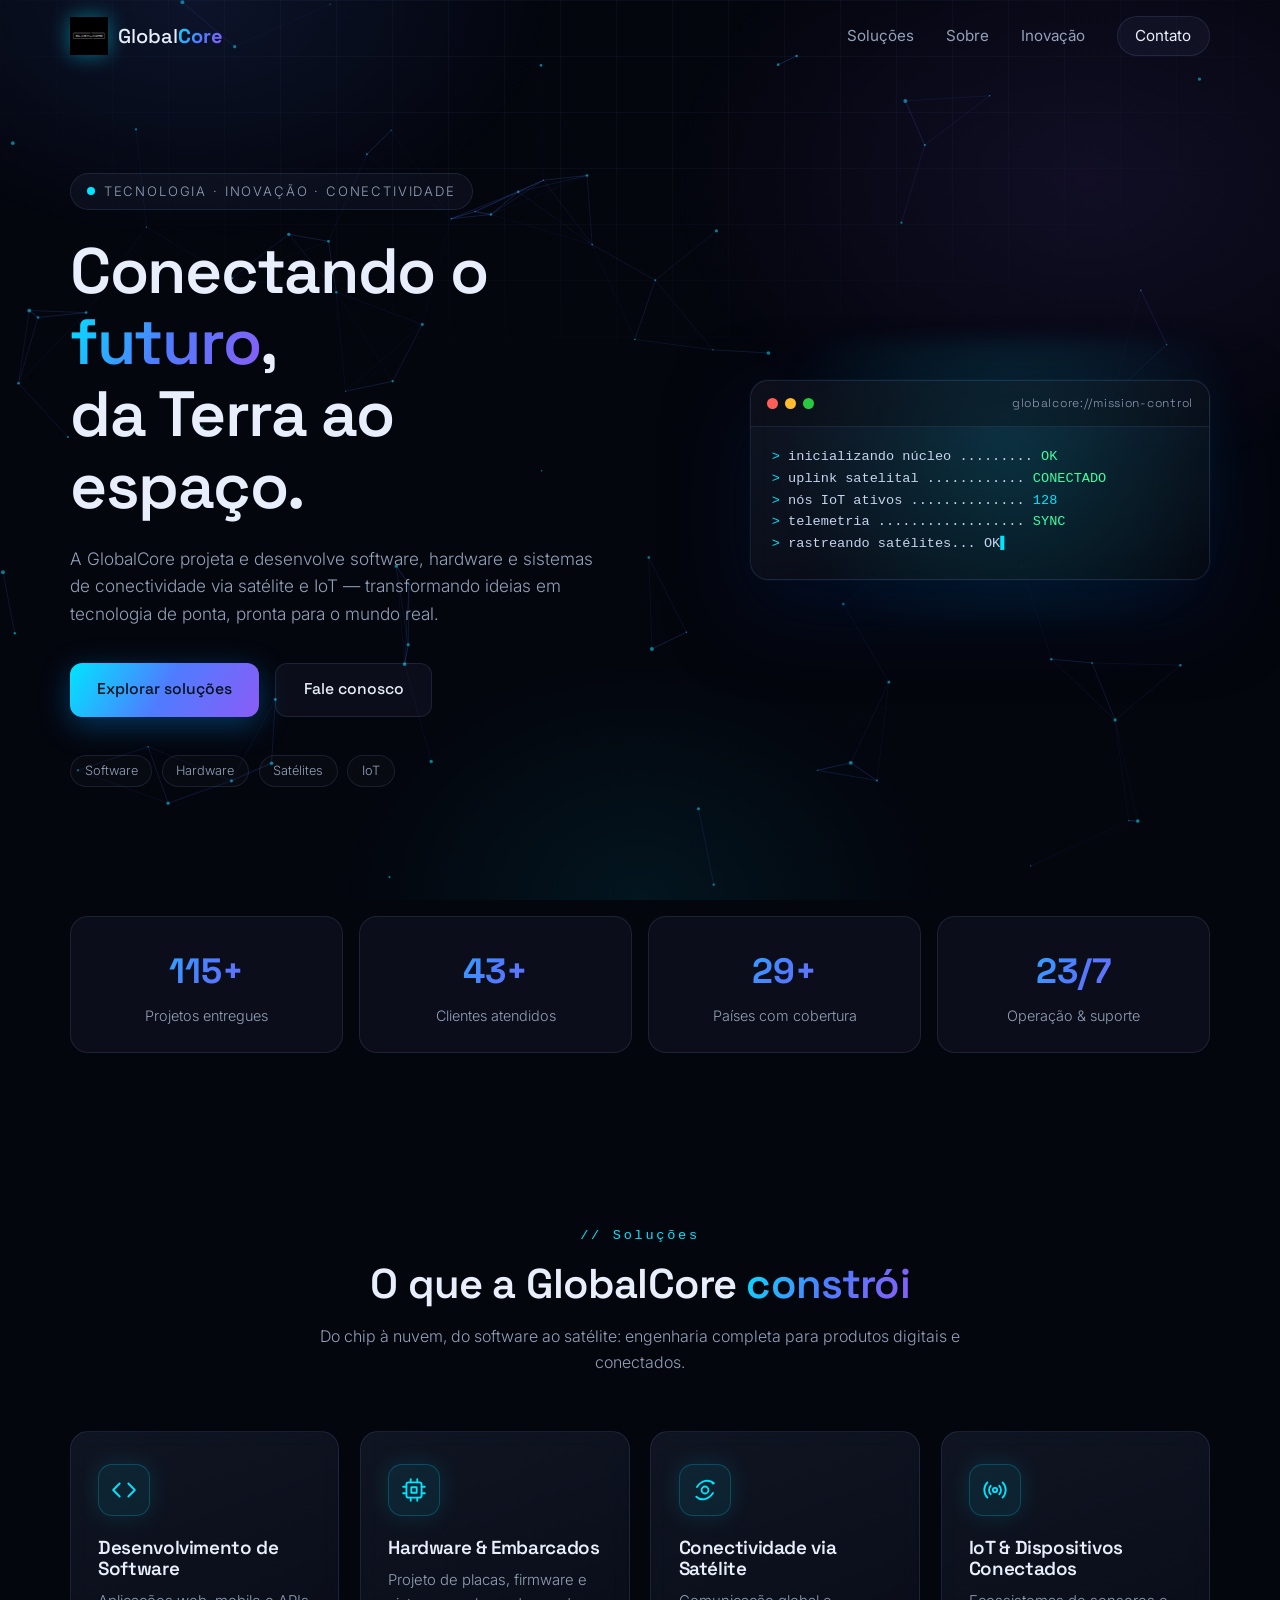
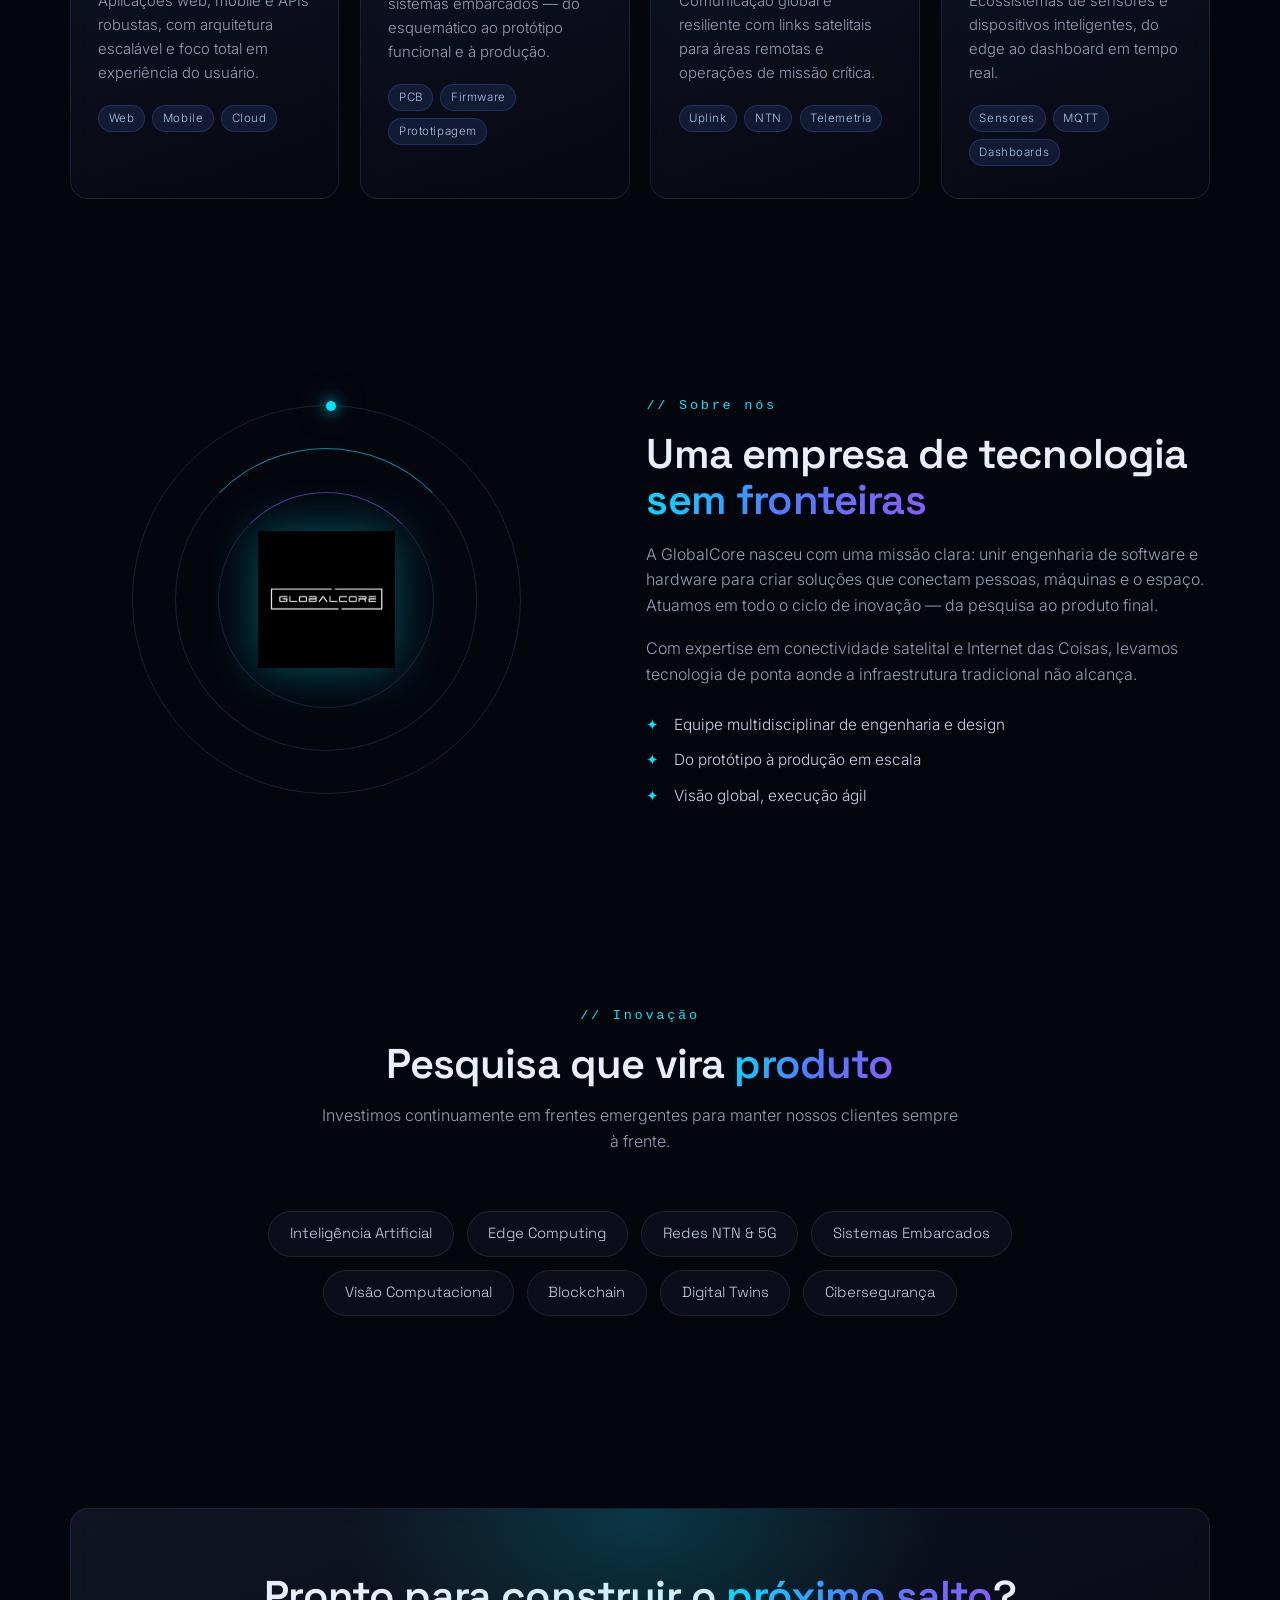
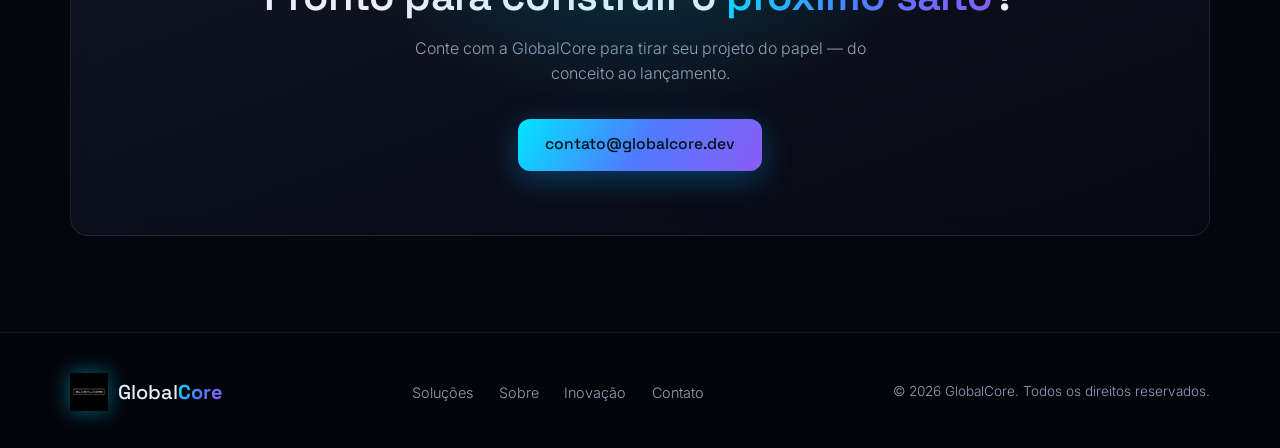
==== index.html @ 7edc8db9 "Add files via upload" ====
<!DOCTYPE html>
<html lang="pt-BR">
<head>
  <meta charset="UTF-8" />
  <meta name="viewport" content="width=device-width, initial-scale=1.0" />
  <title>GlobalCore — Software, Hardware, Satélites & IoT</title>
  <meta name="description" content="GlobalCore: desenvolvimento de software e hardware, inovação, conectividade via satélite e soluções de IoT. Conectando o futuro, da Terra ao espaço." />
  <link rel="icon" type="image/png" href="assets/logo.png" />
  <link rel="preconnect" href="https://fonts.googleapis.com" />
  <link rel="preconnect" href="https://fonts.gstatic.com" crossorigin />
  <link href="https://fonts.googleapis.com/css2?family=Inter:wght@300;400;500;600&family=Space+Grotesk:wght@400;500;600;700&display=swap" rel="stylesheet" />
  <link rel="stylesheet" href="css/style.css" />
</head>
<body>
  <canvas id="bg-canvas" aria-hidden="true"></canvas>
  <div class="grid-overlay" aria-hidden="true"></div>

  <!-- NAVBAR -->
  <header class="nav" id="nav">
    <div class="container nav-inner">
      <a href="#inicio" class="brand">
        <img src="assets/logo.png" alt="Logo GlobalCore" class="brand-logo" />
        <span class="brand-name">Global<b>Core</b></span>
      </a>
      <nav class="nav-links" id="nav-links">
        <a href="#solucoes">Soluções</a>
        <a href="#sobre">Sobre</a>
        <a href="#inovacao">Inovação</a>
        <a href="#contato" class="nav-cta">Contato</a>
      </nav>
      <button class="nav-toggle" id="nav-toggle" aria-label="Abrir menu" aria-expanded="false">
        <span></span><span></span><span></span>
      </button>
    </div>
  </header>

  <main>
    <!-- HERO -->
    <section class="hero" id="inicio">
      <div class="container hero-grid">
        <div class="hero-copy reveal">
          <span class="badge"><span class="pulse-dot"></span> Tecnologia · Inovação · Conectividade</span>
          <h1>Conectando o <span class="grad-text">futuro</span>,<br />da Terra ao espaço.</h1>
          <p class="lead">
            A GlobalCore projeta e desenvolve software, hardware e sistemas de
            conectividade via satélite e IoT — transformando ideias em
            tecnologia de ponta, pronta para o mundo real.
          </p>
          <div class="hero-actions">
            <a href="#solucoes" class="btn btn-primary">Explorar soluções</a>
            <a href="#contato" class="btn btn-ghost">Fale conosco</a>
          </div>
          <ul class="hero-tags">
            <li>Software</li>
            <li>Hardware</li>
            <li>Satélites</li>
            <li>IoT</li>
          </ul>
        </div>

        <div class="hero-visual reveal">
          <div class="console glass">
            <div class="console-bar">
              <span class="dot red"></span><span class="dot yellow"></span><span class="dot green"></span>
              <span class="console-title">globalcore://mission-control</span>
            </div>
            <div class="console-body">
              <p><span class="prompt">&gt;</span> inicializando núcleo ......... <span class="ok">OK</span></p>
              <p><span class="prompt">&gt;</span> uplink satelital ............ <span class="ok">CONECTADO</span></p>
              <p><span class="prompt">&gt;</span> nós IoT ativos .............. <span class="num">128</span></p>
              <p><span class="prompt">&gt;</span> telemetria .................. <span class="ok">SYNC</span></p>
              <p class="typed-line"><span class="prompt">&gt;</span> <span id="typed"></span><span class="cursor">▌</span></p>
            </div>
          </div>
        </div>
      </div>
    </section>

    <!-- STATS — AJUSTE: substitua pelos números reais da GlobalCore -->
    <section class="stats">
      <div class="container stats-grid">
        <div class="stat reveal">
          <div class="stat-value"><span class="stat-num" data-target="120">0</span>+</div>
          <p>Projetos entregues</p>
        </div>
        <div class="stat reveal">
          <div class="stat-value"><span class="stat-num" data-target="45">0</span>+</div>
          <p>Clientes atendidos</p>
        </div>
        <div class="stat reveal">
          <div class="stat-value"><span class="stat-num" data-target="30">0</span>+</div>
          <p>Países com cobertura</p>
        </div>
        <div class="stat reveal">
          <div class="stat-value"><span class="stat-num" data-target="24">0</span>/7</div>
          <p>Operação &amp; suporte</p>
        </div>
      </div>
    </section>

    <!-- SOLUÇÕES -->
    <section class="section" id="solucoes">
      <div class="container">
        <div class="section-head reveal">
          <span class="kicker">// Soluções</span>
          <h2>O que a GlobalCore <span class="grad-text">constrói</span></h2>
          <p>Do chip à nuvem, do software ao satélite: engenharia completa para produtos digitais e conectados.</p>
        </div>
        <div class="cards">
          <article class="card glass reveal">
            <div class="card-icon">
              <svg width="26" height="26" viewBox="0 0 24 24" fill="none" stroke="currentColor" stroke-width="1.7" stroke-linecap="round" stroke-linejoin="round"><polyline points="16 18 22 12 16 6"/><polyline points="8 6 2 12 8 18"/></svg>
            </div>
            <h3>Desenvolvimento de Software</h3>
            <p>Aplicações web, mobile e APIs robustas, com arquitetura escalável e foco total em experiência do usuário.</p>
            <ul class="card-tags"><li>Web</li><li>Mobile</li><li>Cloud</li></ul>
          </article>

          <article class="card glass reveal">
            <div class="card-icon">
              <svg width="26" height="26" viewBox="0 0 24 24" fill="none" stroke="currentColor" stroke-width="1.7" stroke-linecap="round" stroke-linejoin="round"><rect x="5" y="5" width="14" height="14" rx="2"/><rect x="9.5" y="9.5" width="5" height="5"/><path d="M9 2v3M15 2v3M9 19v3M15 19v3M2 9h3M2 15h3M19 9h3M19 15h3"/></svg>
            </div>
            <h3>Hardware &amp; Embarcados</h3>
            <p>Projeto de placas, firmware e sistemas embarcados — do esquemático ao protótipo funcional e à produção.</p>
            <ul class="card-tags"><li>PCB</li><li>Firmware</li><li>Prototipagem</li></ul>
          </article>

          <article class="card glass reveal">
            <div class="card-icon">
              <svg width="26" height="26" viewBox="0 0 24 24" fill="none" stroke="currentColor" stroke-width="1.7" stroke-linecap="round" stroke-linejoin="round"><circle cx="12" cy="12" r="3.2"/><path d="M4.6 9.2c4.2-6.4 11.4-7.3 15.4-3.4"/><path d="M19.4 14.8c-4.2 6.4-11.4 7.3-15.4 3.4"/><circle cx="19.4" cy="5.6" r="1.3" fill="currentColor" stroke="none"/></svg>
            </div>
            <h3>Conectividade via Satélite</h3>
            <p>Comunicação global e resiliente com links satelitais para áreas remotas e operações de missão crítica.</p>
            <ul class="card-tags"><li>Uplink</li><li>NTN</li><li>Telemetria</li></ul>
          </article>

          <article class="card glass reveal">
            <div class="card-icon">
              <svg width="26" height="26" viewBox="0 0 24 24" fill="none" stroke="currentColor" stroke-width="1.7" stroke-linecap="round" stroke-linejoin="round"><circle cx="12" cy="12" r="2"/><path d="M8.1 8.1a5.5 5.5 0 0 0 0 7.8M15.9 8.1a5.5 5.5 0 0 1 0 7.8M5 5a10 10 0 0 0 0 14M19 5a10 10 0 0 1 0 14"/></svg>
            </div>
            <h3>IoT &amp; Dispositivos Conectados</h3>
            <p>Ecossistemas de sensores e dispositivos inteligentes, do edge ao dashboard em tempo real.</p>
            <ul class="card-tags"><li>Sensores</li><li>MQTT</li><li>Dashboards</li></ul>
          </article>
        </div>
      </div>
    </section>

    <!-- SOBRE -->
    <section class="section" id="sobre">
      <div class="container split">
        <div class="split-visual reveal">
          <div class="orbit" aria-hidden="true">
            <div class="orbit-ring ring-1"></div>
            <div class="orbit-ring ring-2"></div>
            <div class="orbit-ring ring-3"><span class="satellite"></span></div>
            <img src="assets/logo.png" alt="" class="orbit-logo" />
          </div>
        </div>
        <div class="split-copy reveal">
          <span class="kicker">// Sobre nós</span>
          <h2>Uma empresa de tecnologia <span class="grad-text">sem fronteiras</span></h2>
          <p>
            A GlobalCore nasceu com uma missão clara: unir engenharia de software e
            hardware para criar soluções que conectam pessoas, máquinas e o espaço.
            Atuamos em todo o ciclo de inovação — da pesquisa ao produto final.
          </p>
          <p>
            Com expertise em conectividade satelital e Internet das Coisas, levamos
            tecnologia de ponta aonde a infraestrutura tradicional não alcança.
          </p>
          <ul class="check-list">
            <li>Equipe multidisciplinar de engenharia e design</li>
            <li>Do protótipo à produção em escala</li>
            <li>Visão global, execução ágil</li>
          </ul>
        </div>
      </div>
    </section>

    <!-- INOVAÇÃO -->
    <section class="section" id="inovacao">
      <div class="container">
        <div class="section-head reveal">
          <span class="kicker">// Inovação</span>
          <h2>Pesquisa que vira <span class="grad-text">produto</span></h2>
          <p>Investimos continuamente em frentes emergentes para manter nossos clientes sempre à frente.</p>
        </div>
        <ul class="chips reveal">
          <li>Inteligência Artificial</li>
          <li>Edge Computing</li>
          <li>Redes NTN &amp; 5G</li>
          <li>Sistemas Embarcados</li>
          <li>Visão Computacional</li>
          <li>Blockchain</li>
          <li>Digital Twins</li>
          <li>Cibersegurança</li>
        </ul>
      </div>
    </section>

    <!-- CONTATO -->
    <section class="section" id="contato">
      <div class="container">
        <div class="cta glass reveal">
          <h2>Pronto para construir o <span class="grad-text">próximo salto</span>?</h2>
          <p>Conte com a GlobalCore para tirar seu projeto do papel — do conceito ao lançamento.</p>
          <!-- AJUSTE: troque pelo e-mail real da empresa -->
          <a class="btn btn-primary" href="mailto:contato@globalcore.dev">contato@globalcore.dev</a>
        </div>
      </div>
    </section>
  </main>

  <!-- FOOTER -->
  <footer class="footer">
    <div class="container footer-inner">
      <a href="#inicio" class="brand">
        <img src="assets/logo.png" alt="Logo GlobalCore" class="brand-logo" />
        <span class="brand-name">Global<b>Core</b></span>
      </a>
      <nav class="footer-links">
        <a href="#solucoes">Soluções</a>
        <a href="#sobre">Sobre</a>
        <a href="#inovacao">Inovação</a>
        <a href="#contato">Contato</a>
      </nav>
      <p class="copy">© <span id="year"></span> GlobalCore. Todos os direitos reservados.</p>
    </div>
  </footer>

  <script src="js/main.js"></script>
</body>
</html>
---- css/style.css ----
/* ============================================================
   GlobalCore — tema futurista
   ============================================================ */
:root {
  --bg: #04060e;
  --surface: rgba(148, 178, 255, 0.05);
  --border: rgba(148, 178, 255, 0.12);
  --text: #e8eefb;
  --muted: #93a0b8;
  --cyan: #00e5ff;
  --blue: #4f7cff;
  --violet: #8b5cf6;
  --grad: linear-gradient(120deg, var(--cyan), var(--blue) 50%, var(--violet));
  --radius: 18px;
  --font-head: "Space Grotesk", sans-serif;
  --font-body: "Inter", sans-serif;
  --font-mono: ui-monospace, "SF Mono", "Cascadia Code", Consolas, monospace;
}

* { margin: 0; padding: 0; box-sizing: border-box; }

html { scroll-behavior: smooth; }

body {
  background: var(--bg);
  color: var(--text);
  font-family: var(--font-body);
  font-weight: 300;
  line-height: 1.6;
  overflow-x: hidden;
}

/* brilhos de fundo */
body::before {
  content: "";
  position: fixed;
  inset: 0;
  z-index: -1;
  pointer-events: none;
  background:
    radial-gradient(600px 400px at 15% 0%, rgba(79, 124, 255, 0.12), transparent 60%),
    radial-gradient(700px 500px at 85% 20%, rgba(139, 92, 246, 0.10), transparent 60%),
    radial-gradient(500px 400px at 50% 100%, rgba(0, 229, 255, 0.07), transparent 60%);
}

::selection { background: rgba(0, 229, 255, 0.25); }

::-webkit-scrollbar { width: 10px; }
::-webkit-scrollbar-track { background: var(--bg); }
::-webkit-scrollbar-thumb { background: #1b2740; border-radius: 8px; }

#bg-canvas { position: fixed; inset: 0; z-index: -2; }

.grid-overlay {
  position: fixed;
  inset: 0;
  z-index: -1;
  pointer-events: none;
  background-image:
    linear-gradient(rgba(120, 160, 255, 0.05) 1px, transparent 1px),
    linear-gradient(90deg, rgba(120, 160, 255, 0.05) 1px, transparent 1px);
  background-size: 56px 56px;
  -webkit-mask-image: radial-gradient(ellipse 80% 60% at 50% 0%, #000 30%, transparent 75%);
  mask-image: radial-gradient(ellipse 80% 60% at 50% 0%, #000 30%, transparent 75%);
}

.container { width: min(1140px, 92%); margin: 0 auto; }

h1, h2, h3 {
  font-family: var(--font-head);
  font-weight: 600;
  line-height: 1.12;
  letter-spacing: -0.02em;
}
h1 { font-size: clamp(2.4rem, 5.4vw, 4rem); }
h2 { font-size: clamp(1.8rem, 3.6vw, 2.6rem); }

.grad-text {
  background: var(--grad);
  -webkit-background-clip: text;
  background-clip: text;
  color: transparent;
}

section { scroll-margin-top: 90px; }

.glass {
  background: linear-gradient(160deg, rgba(148, 178, 255, 0.09), rgba(148, 178, 255, 0.02));
  border: 1px solid var(--border);
  backdrop-filter: blur(12px);
  border-radius: var(--radius);
}

/* ============ NAVBAR ============ */
.nav {
  position: fixed;
  top: 0; left: 0; right: 0;
  z-index: 50;
  transition: 0.35s;
}
.nav.scrolled {
  background: rgba(4, 6, 14, 0.72);
  backdrop-filter: blur(14px);
  border-bottom: 1px solid var(--border);
}
.nav-inner {
  display: flex;
  align-items: center;
  justify-content: space-between;
  height: 72px;
}
.brand {
  display: flex;
  align-items: center;
  gap: 0.6rem;
  text-decoration: none;
  color: var(--text);
}
.brand-logo {
  width: 38px;
  height: 38px;
  object-fit: contain;
  filter: drop-shadow(0 0 10px rgba(0, 229, 255, 0.45));
}
.brand-name {
  font-family: var(--font-head);
  font-size: 1.25rem;
  font-weight: 500;
}
.brand-name b {
  font-weight: 700;
  background: var(--grad);
  -webkit-background-clip: text;
  background-clip: text;
  color: transparent;
}
.nav-links { display: flex; align-items: center; gap: 2rem; }
.nav-links a {
  position: relative;
  color: var(--muted);
  text-decoration: none;
  font-size: 0.95rem;
  font-weight: 400;
  transition: color 0.25s;
}
.nav-links a:hover { color: var(--text); }
.nav-links a:not(.nav-cta)::after {
  content: "";
  position: absolute;
  left: 0; bottom: -6px;
  width: 0; height: 2px;
  background: var(--grad);
  transition: width 0.3s;
}
.nav-links a:not(.nav-cta):hover::after { width: 100%; }
.nav-cta {
  border: 1px solid var(--border);
  padding: 0.45rem 1.1rem;
  border-radius: 999px;
  color: var(--text) !important;
  background: var(--surface);
  transition: 0.3s;
}
.nav-cta:hover {
  border-color: rgba(0, 229, 255, 0.5);
  box-shadow: 0 0 18px rgba(0, 229, 255, 0.18);
}

.nav-toggle {
  display: none;
  flex-direction: column;
  gap: 5px;
  background: none;
  border: none;
  cursor: pointer;
  padding: 0.4rem;
}
.nav-toggle span {
  width: 24px; height: 2px;
  background: var(--text);
  border-radius: 2px;
  transition: 0.3s;
}
.nav-toggle.open span:nth-child(1) { transform: translateY(7px) rotate(45deg); }
.nav-toggle.open span:nth-child(2) { opacity: 0; }
.nav-toggle.open span:nth-child(3) { transform: translateY(-7px) rotate(-45deg); }

/* ============ HERO ============ */
.hero {
  min-height: 100vh;
  display: flex;
  align-items: center;
  padding: 130px 0 70px;
}
.hero-grid {
  display: grid;
  grid-template-columns: 1.05fr 0.95fr;
  gap: 3.5rem;
  align-items: center;
}
.badge {
  display: inline-flex;
  align-items: center;
  gap: 0.55rem;
  font-size: 0.82rem;
  letter-spacing: 0.14em;
  text-transform: uppercase;
  color: var(--muted);
  border: 1px solid var(--border);
  background: var(--surface);
  padding: 0.45rem 1rem;
  border-radius: 999px;
  margin-bottom: 1.6rem;
}
.pulse-dot {
  width: 8px; height: 8px;
  border-radius: 50%;
  background: var(--cyan);
  box-shadow: 0 0 0 0 rgba(0, 229, 255, 0.6);
  animation: pulse 2.2s infinite;
}
@keyframes pulse {
  70% { box-shadow: 0 0 0 10px rgba(0, 229, 255, 0); }
  100% { box-shadow: 0 0 0 0 rgba(0, 229, 255, 0); }
}
.lead {
  color: var(--muted);
  font-size: 1.08rem;
  max-width: 34rem;
  margin: 1.4rem 0 2.2rem;
}
.hero-actions { display: flex; gap: 1rem; flex-wrap: wrap; }

.btn {
  display: inline-flex;
  align-items: center;
  justify-content: center;
  gap: 0.5rem;
  font-family: var(--font-head);
  font-weight: 500;
  font-size: 0.98rem;
  padding: 0.85rem 1.7rem;
  border-radius: 12px;
  text-decoration: none;
  transition: 0.3s;
  cursor: pointer;
}
.btn-primary {
  color: #04121a;
  background: var(--grad);
  box-shadow: 0 8px 30px rgba(0, 150, 255, 0.35);
}
.btn-primary:hover {
  transform: translateY(-2px);
  box-shadow: 0 12px 40px rgba(0, 180, 255, 0.45);
}
.btn-ghost {
  color: var(--text);
  border: 1px solid var(--border);
  background: var(--surface);
}
.btn-ghost:hover {
  border-color: rgba(0, 229, 255, 0.5);
  transform: translateY(-2px);
}

.hero-tags {
  list-style: none;
  display: flex;
  gap: 0.6rem;
  flex-wrap: wrap;
  margin-top: 2.4rem;
}
.hero-tags li {
  font-size: 0.8rem;
  color: var(--muted);
  border: 1px solid var(--border);
  border-radius: 999px;
  padding: 0.3rem 0.85rem;
  background: rgba(255, 255, 255, 0.02);
}

.hero-visual { position: relative; }
.hero-visual::before {
  content: "";
  position: absolute;
  inset: -40px;
  background: radial-gradient(circle at 60% 40%, rgba(0, 229, 255, 0.16), transparent 60%);
  filter: blur(10px);
  z-index: -1;
}

/* console estilo terminal */
.console {
  max-width: 460px;
  margin-left: auto;
  overflow: hidden;
  box-shadow: 0 30px 80px rgba(0, 20, 60, 0.5), 0 0 0 1px rgba(0, 229, 255, 0.04);
  animation: float 7s ease-in-out infinite;
}
@keyframes float { 50% { transform: translateY(-14px); } }
.console-bar {
  display: flex;
  align-items: center;
  gap: 0.45rem;
  padding: 0.8rem 1rem;
  border-bottom: 1px solid var(--border);
  background: rgba(0, 0, 0, 0.25);
}
.dot { width: 11px; height: 11px; border-radius: 50%; }
.red { background: #ff5f57; }
.yellow { background: #febc2e; }
.green { background: #28c840; }
.console-title {
  margin-left: auto;
  font-family: var(--font-head);
  font-size: 0.75rem;
  letter-spacing: 0.06em;
  color: var(--muted);
}
.console-body {
  padding: 1.2rem 1.3rem 1.5rem;
  font-family: var(--font-mono);
}
.console-body p { font-size: 0.85rem; color: #c6d4ee; white-space: nowrap; }
.prompt { color: var(--cyan); }
.ok { color: #3dffa0; }
.num { color: var(--cyan); }
.typed-line { min-height: 1.4em; }
.cursor { color: var(--cyan); animation: blink 1s steps(1) infinite; }
@keyframes blink { 50% { opacity: 0; } }

/* ============ STATS ============ */
.stats { padding: 1rem 0 4.5rem; }
.stats-grid {
  display: grid;
  grid-template-columns: repeat(4, 1fr);
  gap: 1rem;
}
.stat {
  text-align: center;
  padding: 1.6rem 1rem;
  border: 1px solid var(--border);
  border-radius: var(--radius);
  background: var(--surface);
  transition: 0.35s;
}
.stat:hover {
  transform: translateY(-4px);
  border-color: rgba(0, 229, 255, 0.35);
  box-shadow: 0 14px 34px rgba(0, 40, 90, 0.35);
}
.stat-value {
  font-family: var(--font-head);
  font-size: 2.2rem;
  font-weight: 700;
  background: var(--grad);
  -webkit-background-clip: text;
  background-clip: text;
  color: transparent;
}
.stat p { color: var(--muted); font-size: 0.9rem; margin-top: 0.3rem; }

/* ============ SEÇÕES ============ */
.section { padding: 6rem 0; }
.section-head {
  text-align: center;
  max-width: 640px;
  margin: 0 auto 3.5rem;
}
.kicker {
  display: inline-block;
  font-family: var(--font-mono);
  color: var(--cyan);
  font-size: 0.85rem;
  letter-spacing: 0.2em;
  margin-bottom: 0.9rem;
}
.section-head p { color: var(--muted); margin-top: 1rem; }

/* ============ CARDS ============ */
.cards {
  display: grid;
  grid-template-columns: repeat(auto-fit, minmax(240px, 1fr));
  gap: 1.3rem;
}
.card {
  position: relative;
  padding: 2rem 1.7rem;
  transition: 0.4s;
}
.card::before {
  content: "";
  position: absolute;
  inset: 0;
  border-radius: inherit;
  padding: 1px;
  background: linear-gradient(160deg, rgba(0, 229, 255, 0.55), transparent 35%, transparent 65%, rgba(139, 92, 246, 0.5));
  -webkit-mask: linear-gradient(#fff 0 0) content-box, linear-gradient(#fff 0 0);
  -webkit-mask-composite: xor;
  mask: linear-gradient(#fff 0 0) content-box, linear-gradient(#fff 0 0);
  mask-composite: exclude;
  opacity: 0;
  transition: 0.4s;
  pointer-events: none;
}
.card:hover::before { opacity: 1; }
.card:hover {
  transform: translateY(-6px);
  box-shadow: 0 24px 60px rgba(0, 30, 80, 0.45);
}
.card-icon {
  width: 52px; height: 52px;
  border-radius: 14px;
  display: grid;
  place-items: center;
  background: rgba(0, 229, 255, 0.08);
  border: 1px solid rgba(0, 229, 255, 0.22);
  color: var(--cyan);
  margin-bottom: 1.3rem;
  box-shadow: 0 0 24px rgba(0, 229, 255, 0.12);
}
.card h3 { font-size: 1.18rem; margin-bottom: 0.7rem; }
.card p { color: var(--muted); font-size: 0.93rem; }
.card-tags {
  list-style: none;
  display: flex;
  gap: 0.45rem;
  flex-wrap: wrap;
  margin-top: 1.2rem;
}
.card-tags li {
  font-size: 0.72rem;
  letter-spacing: 0.05em;
  color: #a9c6e8;
  background: rgba(79, 124, 255, 0.12);
  border: 1px solid rgba(79, 124, 255, 0.25);
  padding: 0.2rem 0.6rem;
  border-radius: 999px;
}

/* ============ SOBRE / ÓRBITA ============ */
.split {
  display: grid;
  grid-template-columns: 1fr 1.1fr;
  gap: 4rem;
  align-items: center;
}
.split-visual { display: grid; place-items: center; }
.orbit {
  position: relative;
  width: min(360px, 80vw);
  aspect-ratio: 1;
  display: grid;
  place-items: center;
}
.orbit-logo {
  width: 38%;
  filter: drop-shadow(0 0 24px rgba(0, 229, 255, 0.35));
}
.orbit-ring {
  position: absolute;
  border: 1px solid rgba(120, 160, 255, 0.18);
  border-radius: 50%;
}
.ring-1 { inset: 8%; border-top-color: rgba(0, 229, 255, 0.6); animation: spin 24s linear infinite; }
.ring-2 { inset: 20%; border-top-color: rgba(139, 92, 246, 0.55); animation: spin 16s linear infinite reverse; }
.ring-3 { inset: -4%; animation: spin 40s linear infinite; }
.satellite {
  position: absolute;
  top: -5px; left: 50%;
  width: 10px; height: 10px;
  border-radius: 50%;
  background: var(--cyan);
  box-shadow: 0 0 14px var(--cyan), 0 0 30px rgba(0, 229, 255, 0.5);
}
@keyframes spin { to { transform: rotate(360deg); } }

.split-copy p { color: var(--muted); margin-top: 1.1rem; }
.check-list {
  list-style: none;
  margin-top: 1.6rem;
  display: grid;
  gap: 0.7rem;
}
.check-list li {
  position: relative;
  padding-left: 1.7rem;
  color: #c9d5ea;
  font-size: 0.96rem;
}
.check-list li::before {
  content: "✦";
  position: absolute;
  left: 0;
  color: var(--cyan);
}

/* ============ CHIPS (INOVAÇÃO) ============ */
.chips {
  list-style: none;
  display: flex;
  flex-wrap: wrap;
  justify-content: center;
  gap: 0.8rem;
  max-width: 820px;
  margin: 0 auto;
}
.chips li {
  font-family: var(--font-head);
  font-size: 0.92rem;
  padding: 0.65rem 1.3rem;
  border-radius: 999px;
  border: 1px solid var(--border);
  background: var(--surface);
  color: #c9d5ea;
  transition: 0.3s;
}
.chips li:hover {
  border-color: rgba(0, 229, 255, 0.5);
  color: var(--text);
  box-shadow: 0 0 22px rgba(0, 229, 255, 0.15);
  transform: translateY(-3px);
}

/* ============ CTA / CONTATO ============ */
.cta {
  position: relative;
  text-align: center;
  padding: 4rem 2rem;
  overflow: hidden;
}
.cta::before {
  content: "";
  position: absolute;
  top: -60%;
  left: 50%;
  transform: translateX(-50%);
  width: 600px; height: 400px;
  background: radial-gradient(closest-side, rgba(0, 229, 255, 0.18), transparent);
  pointer-events: none;
}
.cta p { color: var(--muted); margin: 1rem auto 2rem; max-width: 480px; }

/* ============ FOOTER ============ */
.footer {
  border-top: 1px solid var(--border);
  padding: 2.5rem 0;
  background: rgba(0, 0, 0, 0.25);
}
.footer-inner {
  display: flex;
  align-items: center;
  justify-content: space-between;
  gap: 1.5rem;
  flex-wrap: wrap;
}
.footer-links { display: flex; gap: 1.6rem; }
.footer-links a {
  color: var(--muted);
  text-decoration: none;
  font-size: 0.9rem;
  transition: 0.25s;
}
.footer-links a:hover { color: var(--text); }
.copy { color: var(--muted); font-size: 0.85rem; }

/* ============ ANIMAÇÃO DE REVEAL ============ */
.reveal {
  opacity: 0;
  transform: translateY(26px);
  transition: opacity 0.8s ease, transform 0.8s ease;
}
.reveal.visible { opacity: 1; transform: none; }

/* ============ RESPONSIVO ============ */
@media (max-width: 900px) {
  .hero-grid, .split { grid-template-columns: 1fr; }
  .console { margin: 0 auto; }
  .stats-grid { grid-template-columns: repeat(2, 1fr); }
  .nav-toggle { display: flex; }
  .nav-links {
    position: fixed;
    top: 72px; right: 0;
    flex-direction: column;
    align-items: flex-start;
    gap: 1.3rem;
    background: rgba(4, 6, 14, 0.96);
    backdrop-filter: blur(16px);
    border: 1px solid var(--border);
    border-right: none;
    border-radius: 0 0 0 16px;
    padding: 1.6rem 2.2rem;
    transform: translateX(110%);
    transition: 0.35s;
  }
  .nav-links.open { transform: none; }
}

@media (max-width: 640px) {
  .hero { padding-top: 110px; }
  .console-body p { font-size: 0.72rem; }
  .footer-inner { flex-direction: column; text-align: center; }
}

@media (prefers-reduced-motion: reduce) {
  *, *::before, *::after {
    animation-duration: 0.01ms !important;
    transition-duration: 0.01ms !important;
  }
  html { scroll-behavior: auto; }
}
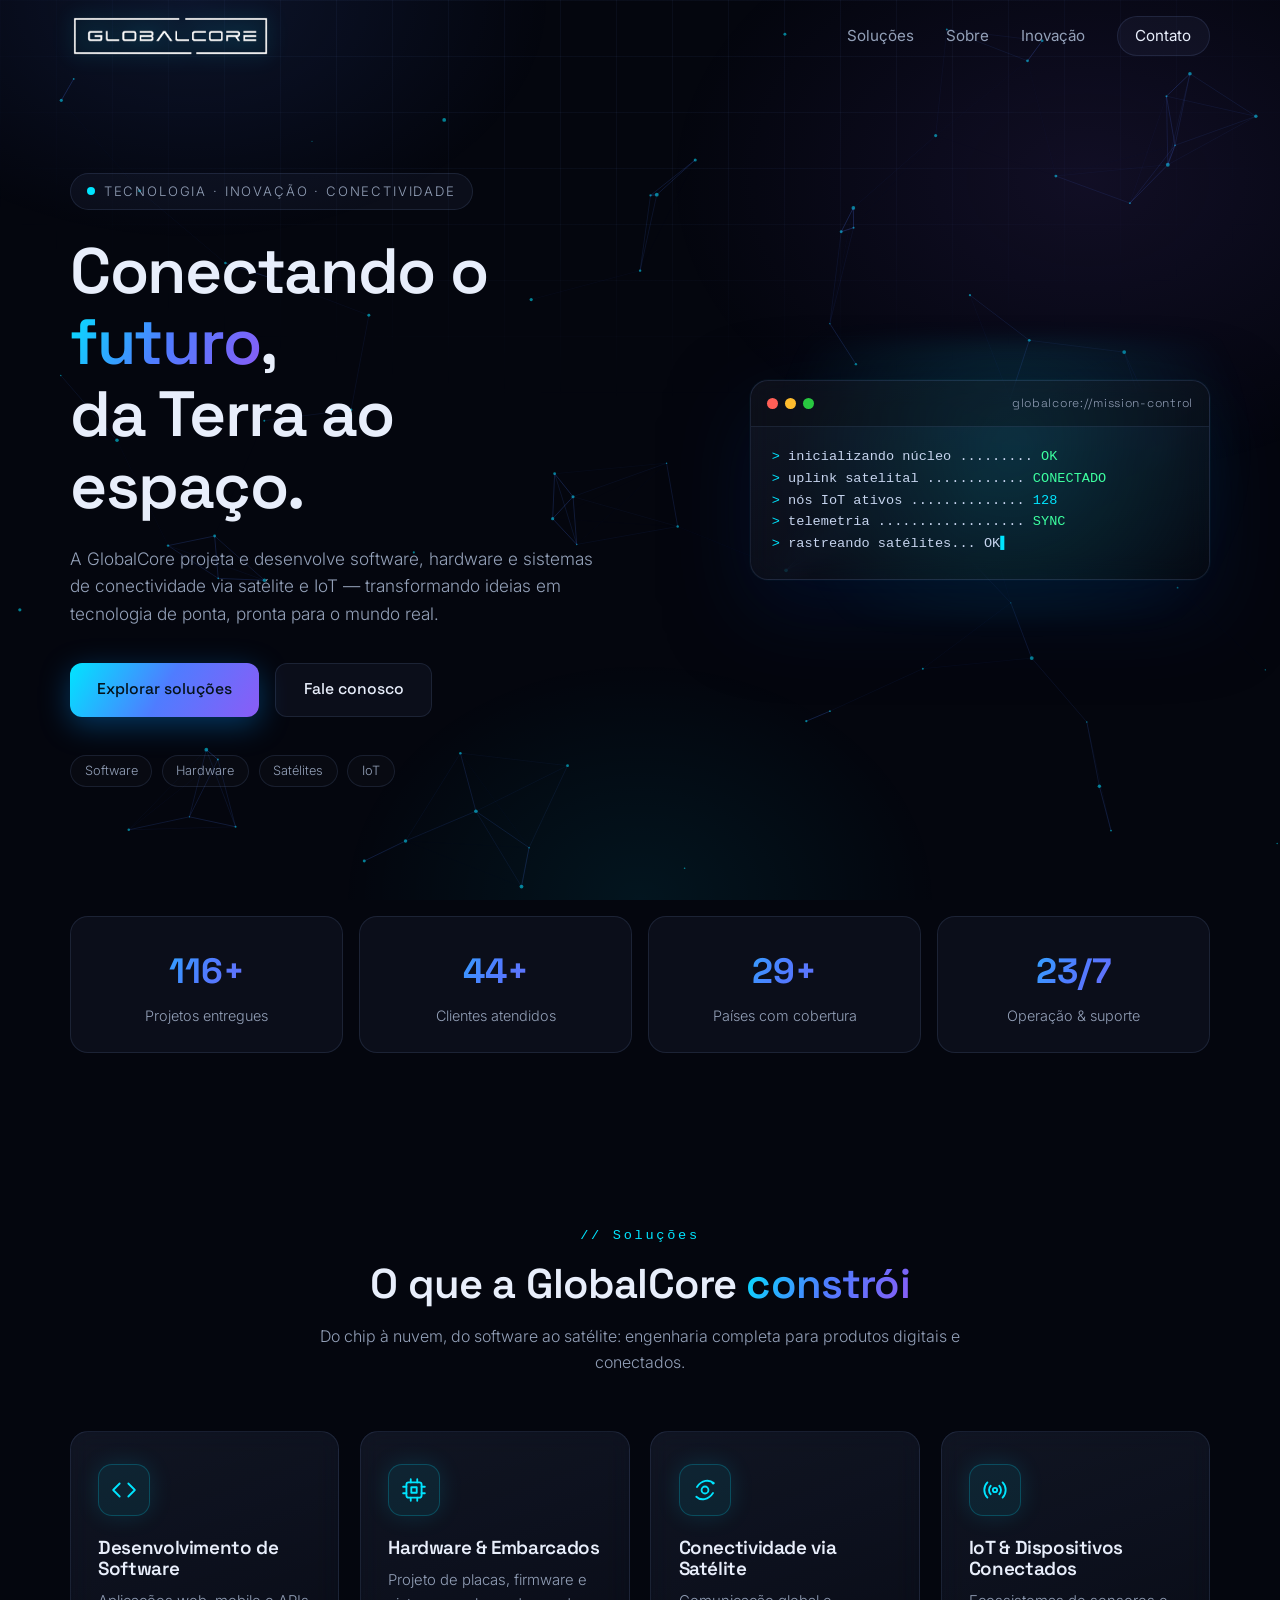
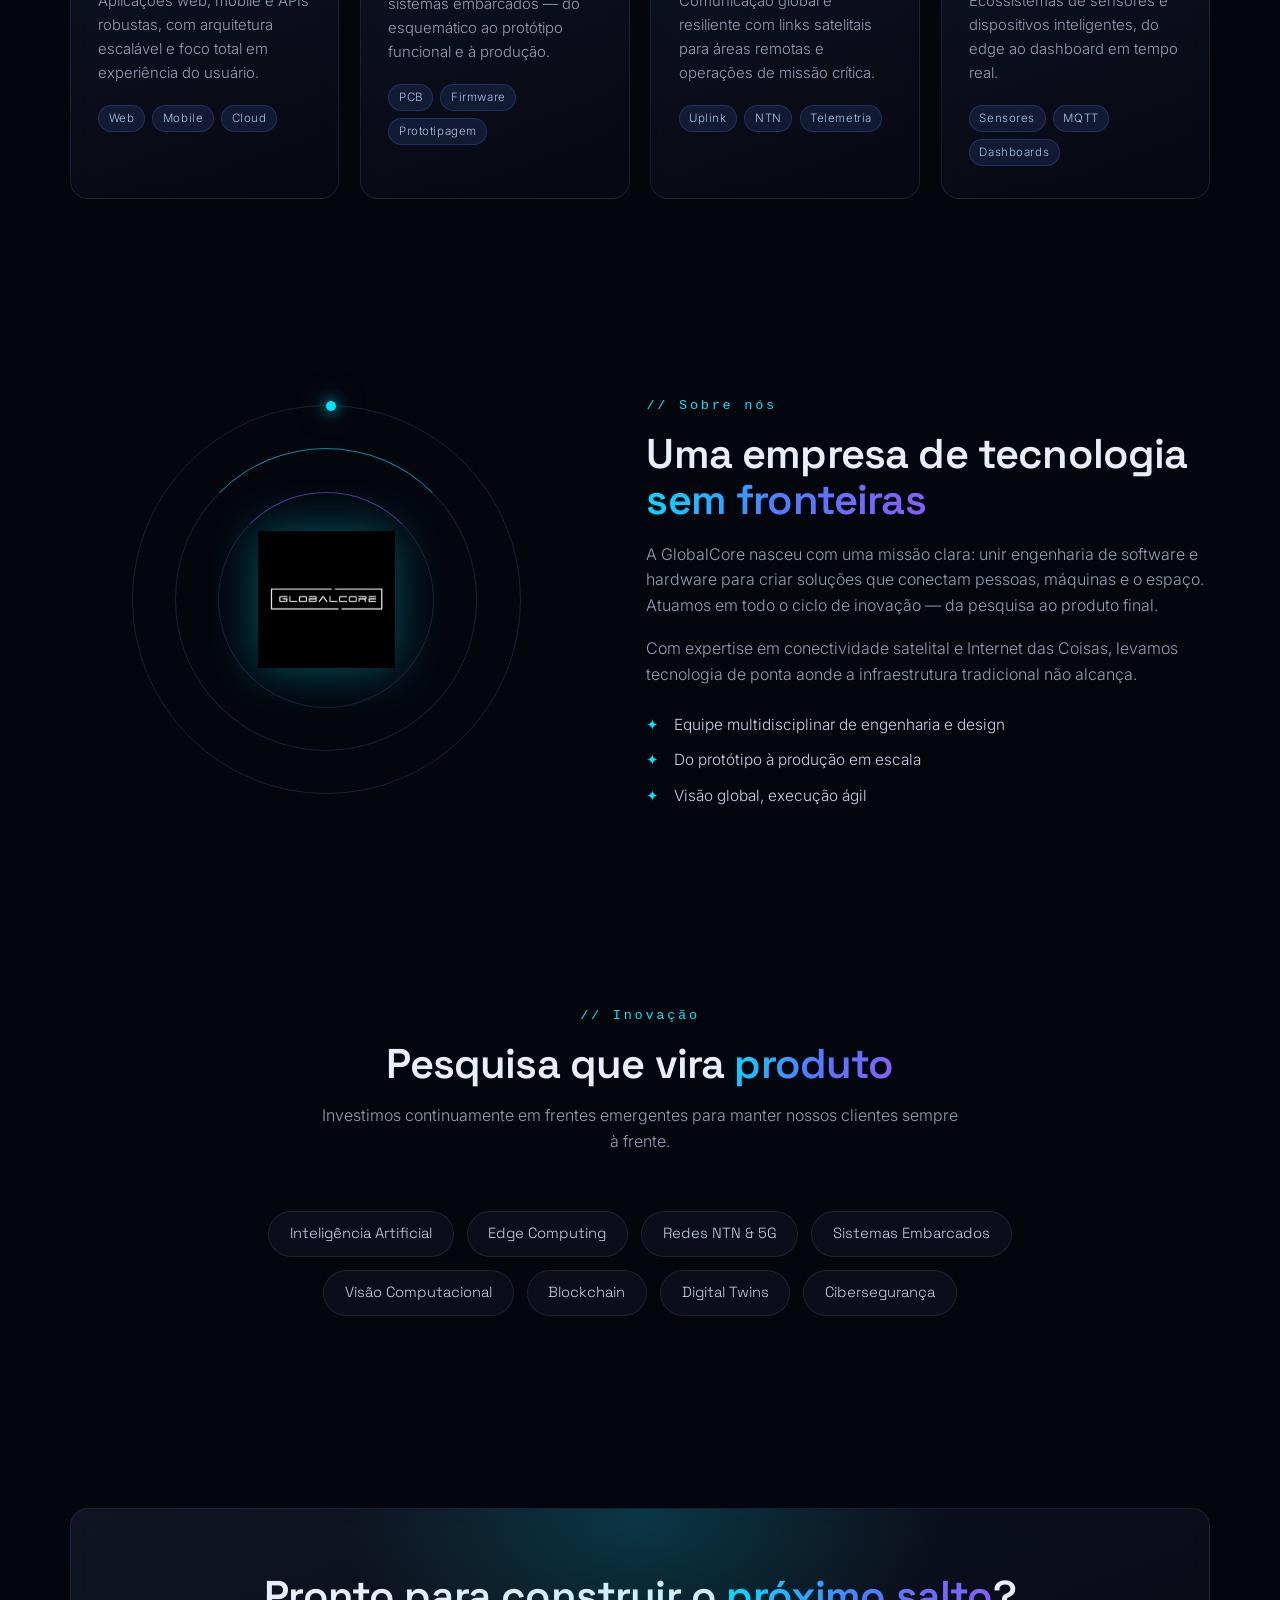
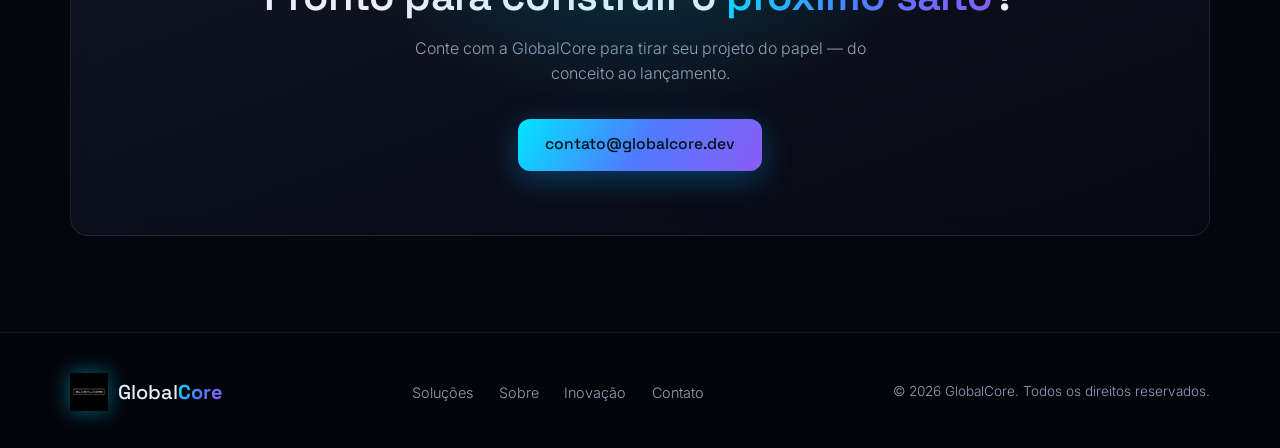
==== commit 6c3e6c34: "Add files via upload" ====
--- a/index.html
+++ b/index.html
@@ -19,8 +19,7 @@
   <header class="nav" id="nav">
     <div class="container nav-inner">
       <a href="#inicio" class="brand">
-        <img src="assets/logo.png" alt="Logo GlobalCore" class="brand-logo" />
-        <span class="brand-name">Global<b>Core</b></span>
+        <img src="assets/logo-rect.png" alt="GlobalCore" class="brand-logo brand-logo-rect" />
       </a>
       <nav class="nav-links" id="nav-links">
         <a href="#solucoes">Soluções</a>
--- a/css/style.css
+++ b/css/style.css
@@ -121,6 +121,10 @@
   height: 38px;
   object-fit: contain;
   filter: drop-shadow(0 0 10px rgba(0, 229, 255, 0.45));
+}
+.brand-logo-rect {
+  width: auto;
+  height: 44px;
 }
 .brand-name {
   font-family: var(--font-head);
@@ -599,6 +603,7 @@
 
 @media (max-width: 640px) {
   .hero { padding-top: 110px; }
+  .brand-logo-rect { height: 34px; }
   .console-body p { font-size: 0.72rem; }
   .footer-inner { flex-direction: column; text-align: center; }
 }
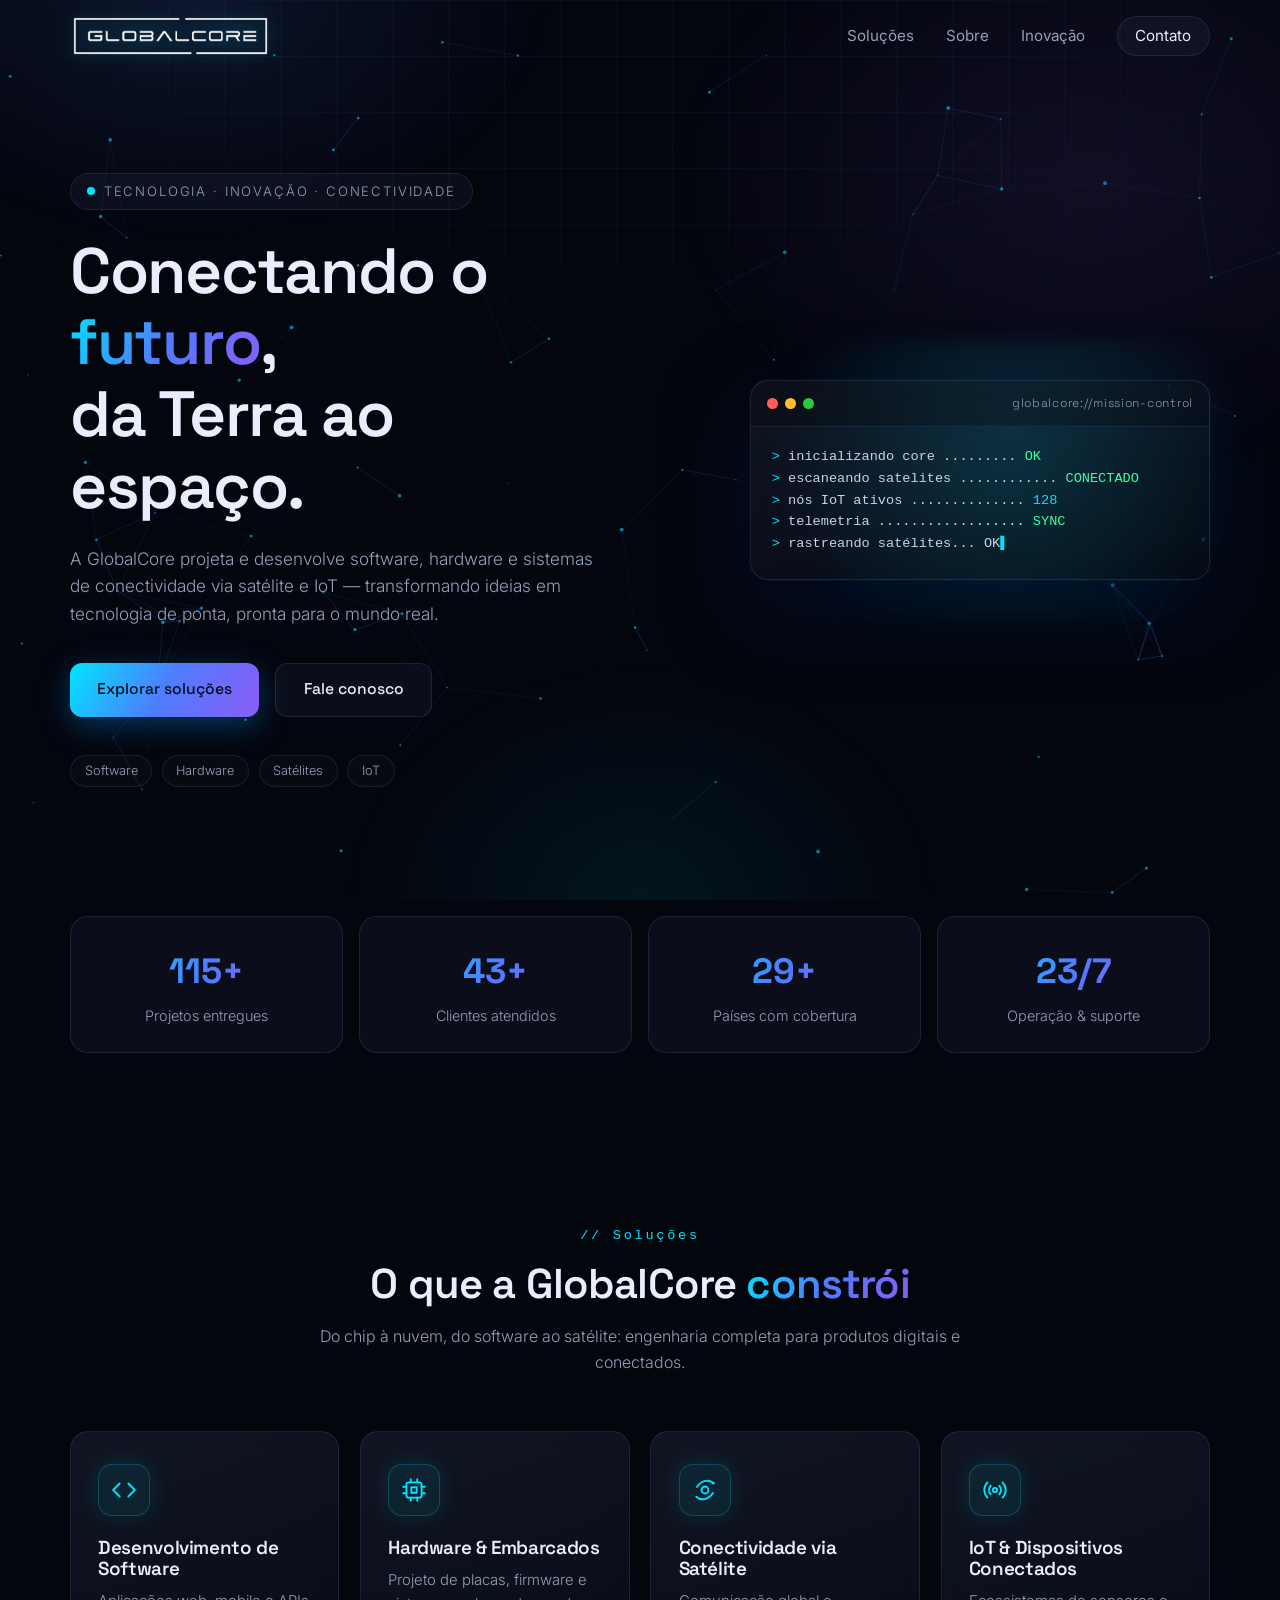
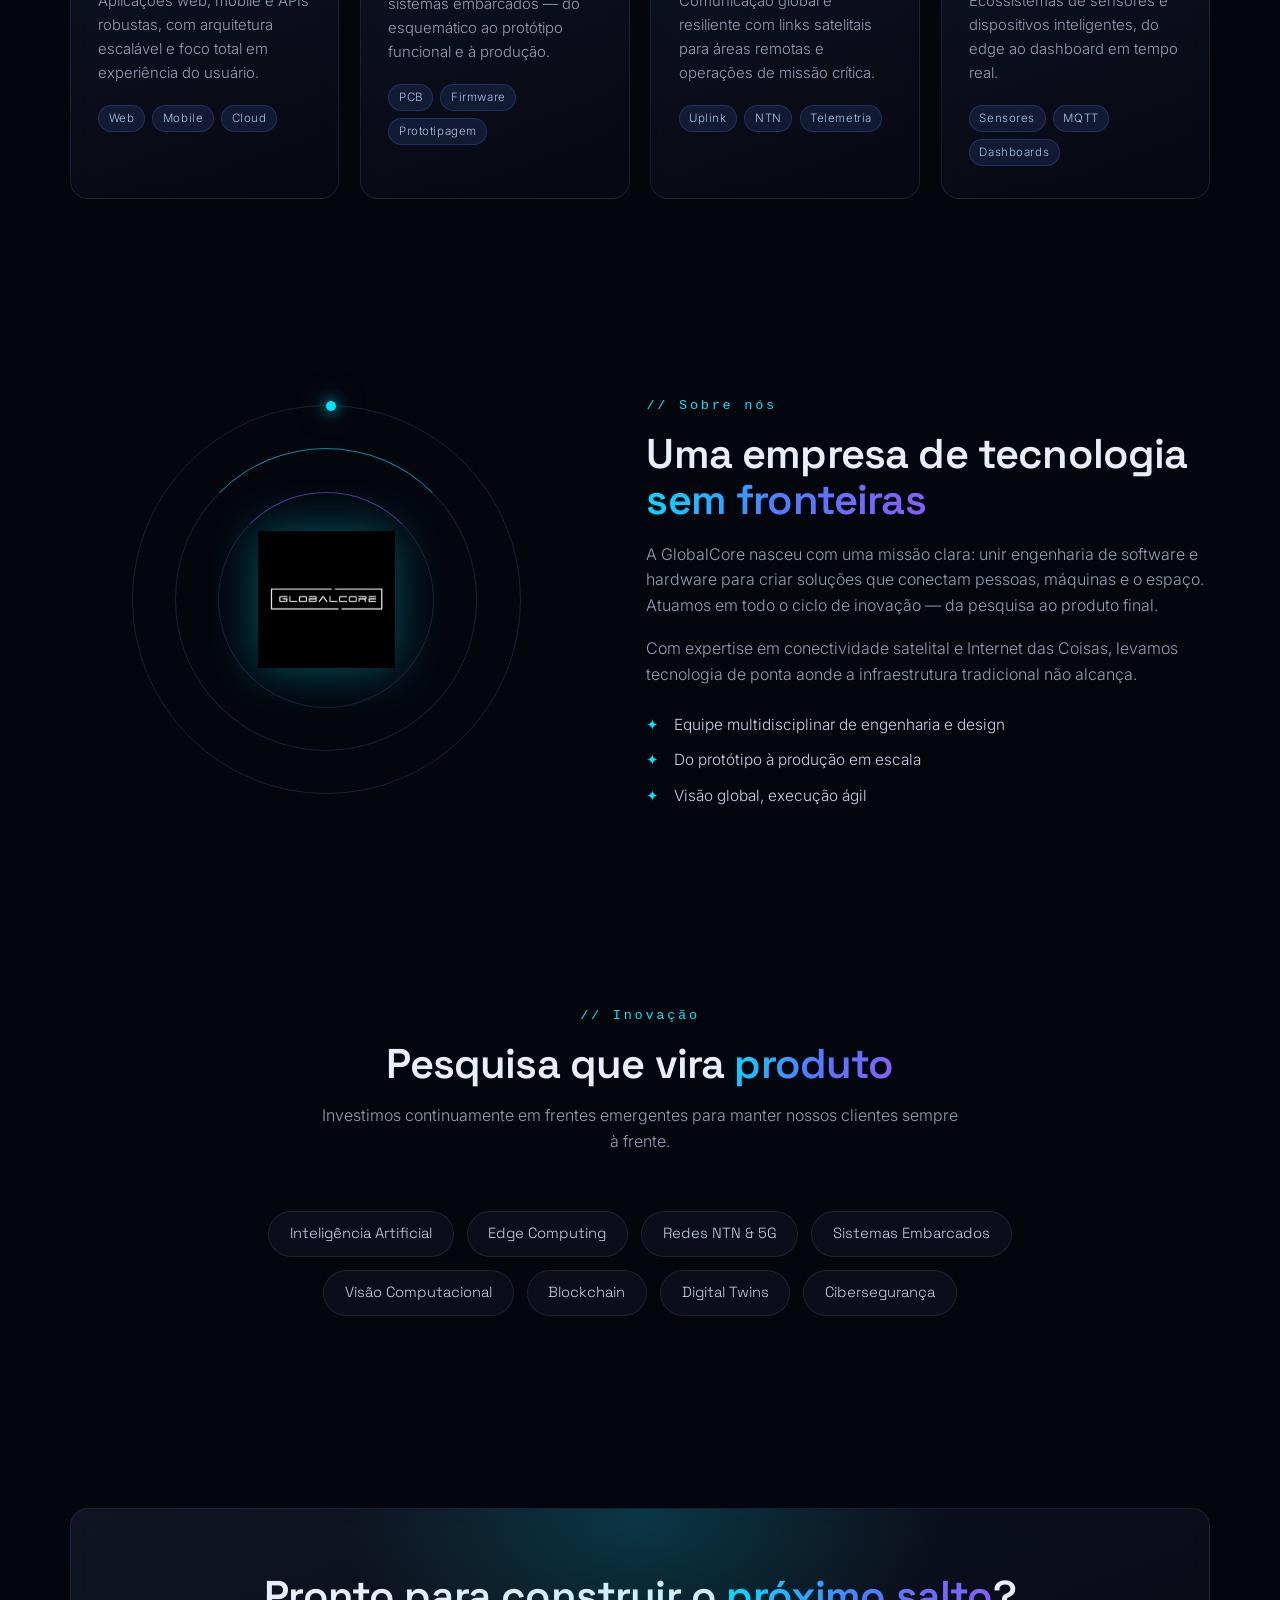
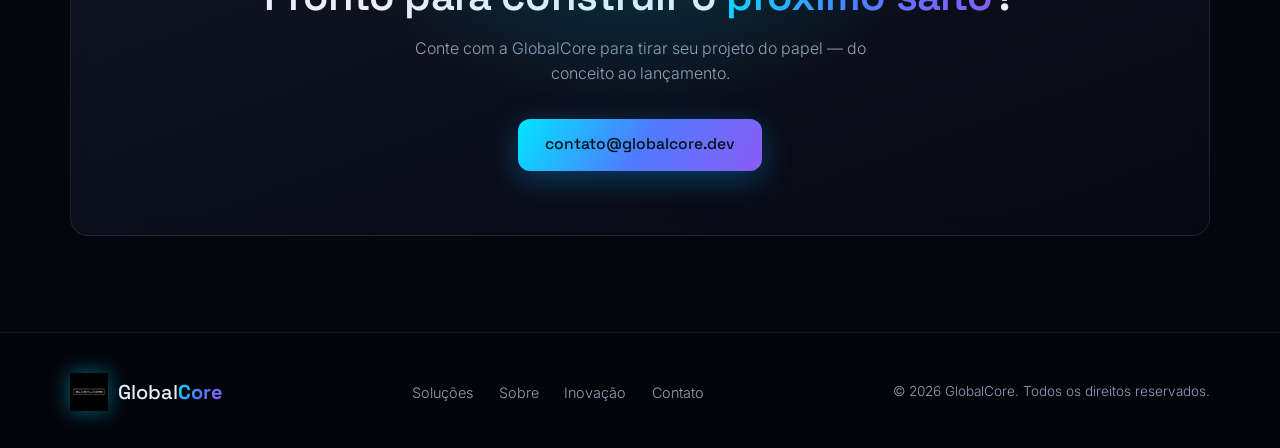
==== commit 21605d35: "Update console messages in index.html" ====
--- a/index.html
+++ b/index.html
@@ -64,8 +64,8 @@
               <span class="console-title">globalcore://mission-control</span>
             </div>
             <div class="console-body">
-              <p><span class="prompt">&gt;</span> inicializando núcleo ......... <span class="ok">OK</span></p>
-              <p><span class="prompt">&gt;</span> uplink satelital ............ <span class="ok">CONECTADO</span></p>
+              <p><span class="prompt">&gt;</span> inicializando core ......... <span class="ok">OK</span></p>
+              <p><span class="prompt">&gt;</span> escaneando satelites ............ <span class="ok">CONECTADO</span></p>
               <p><span class="prompt">&gt;</span> nós IoT ativos .............. <span class="num">128</span></p>
               <p><span class="prompt">&gt;</span> telemetria .................. <span class="ok">SYNC</span></p>
               <p class="typed-line"><span class="prompt">&gt;</span> <span id="typed"></span><span class="cursor">▌</span></p>
